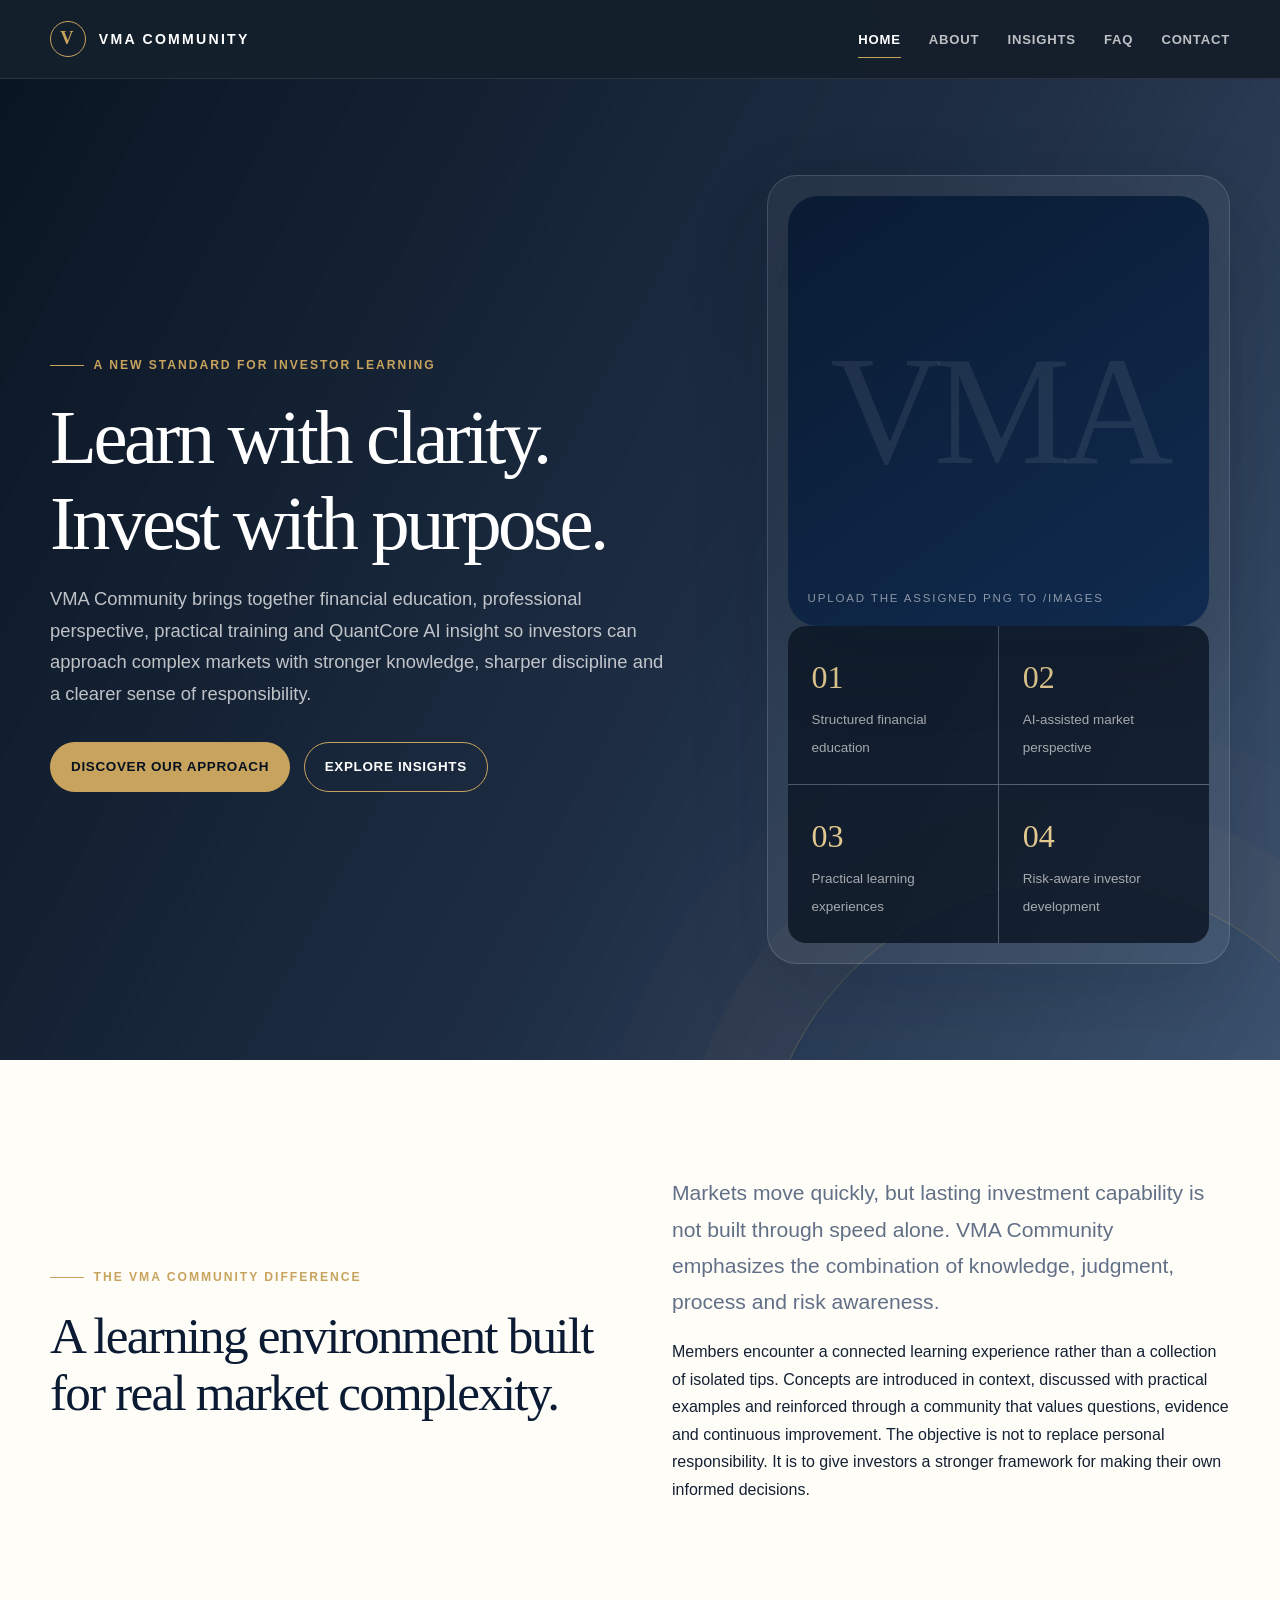
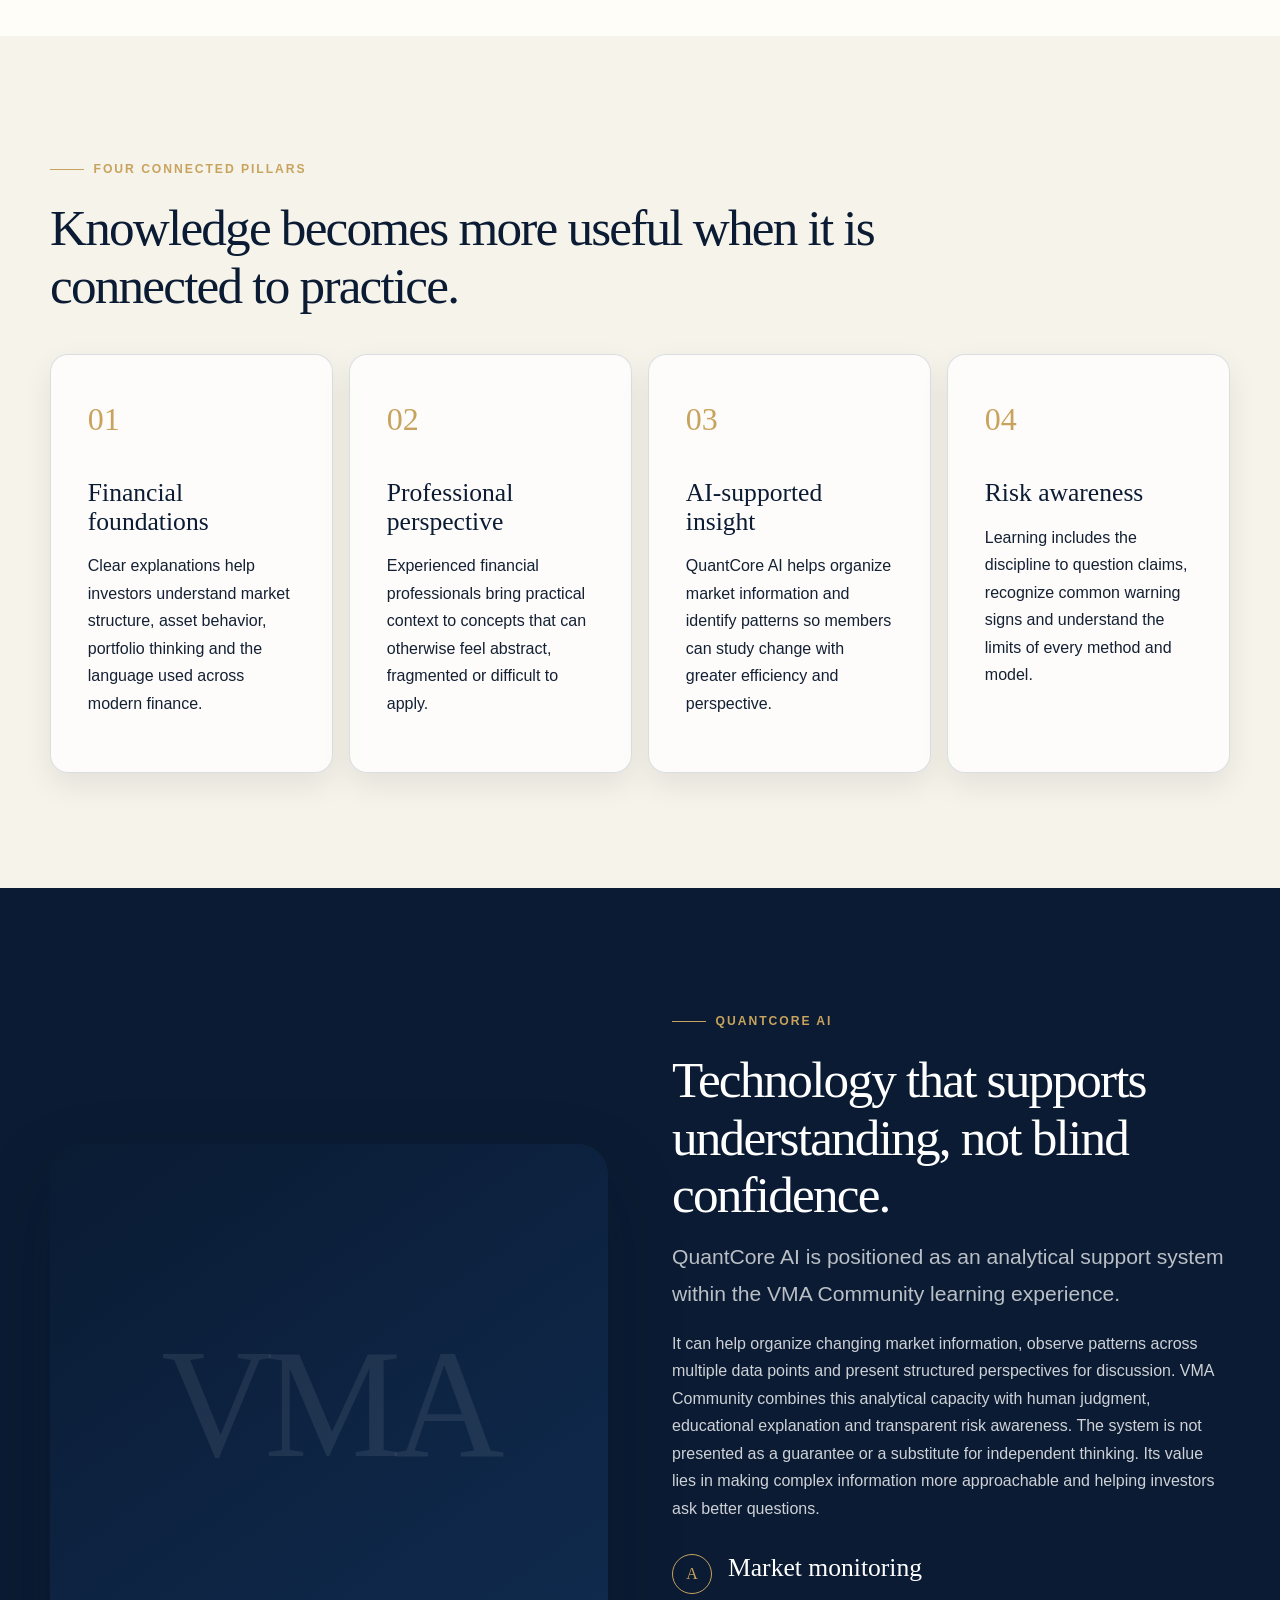
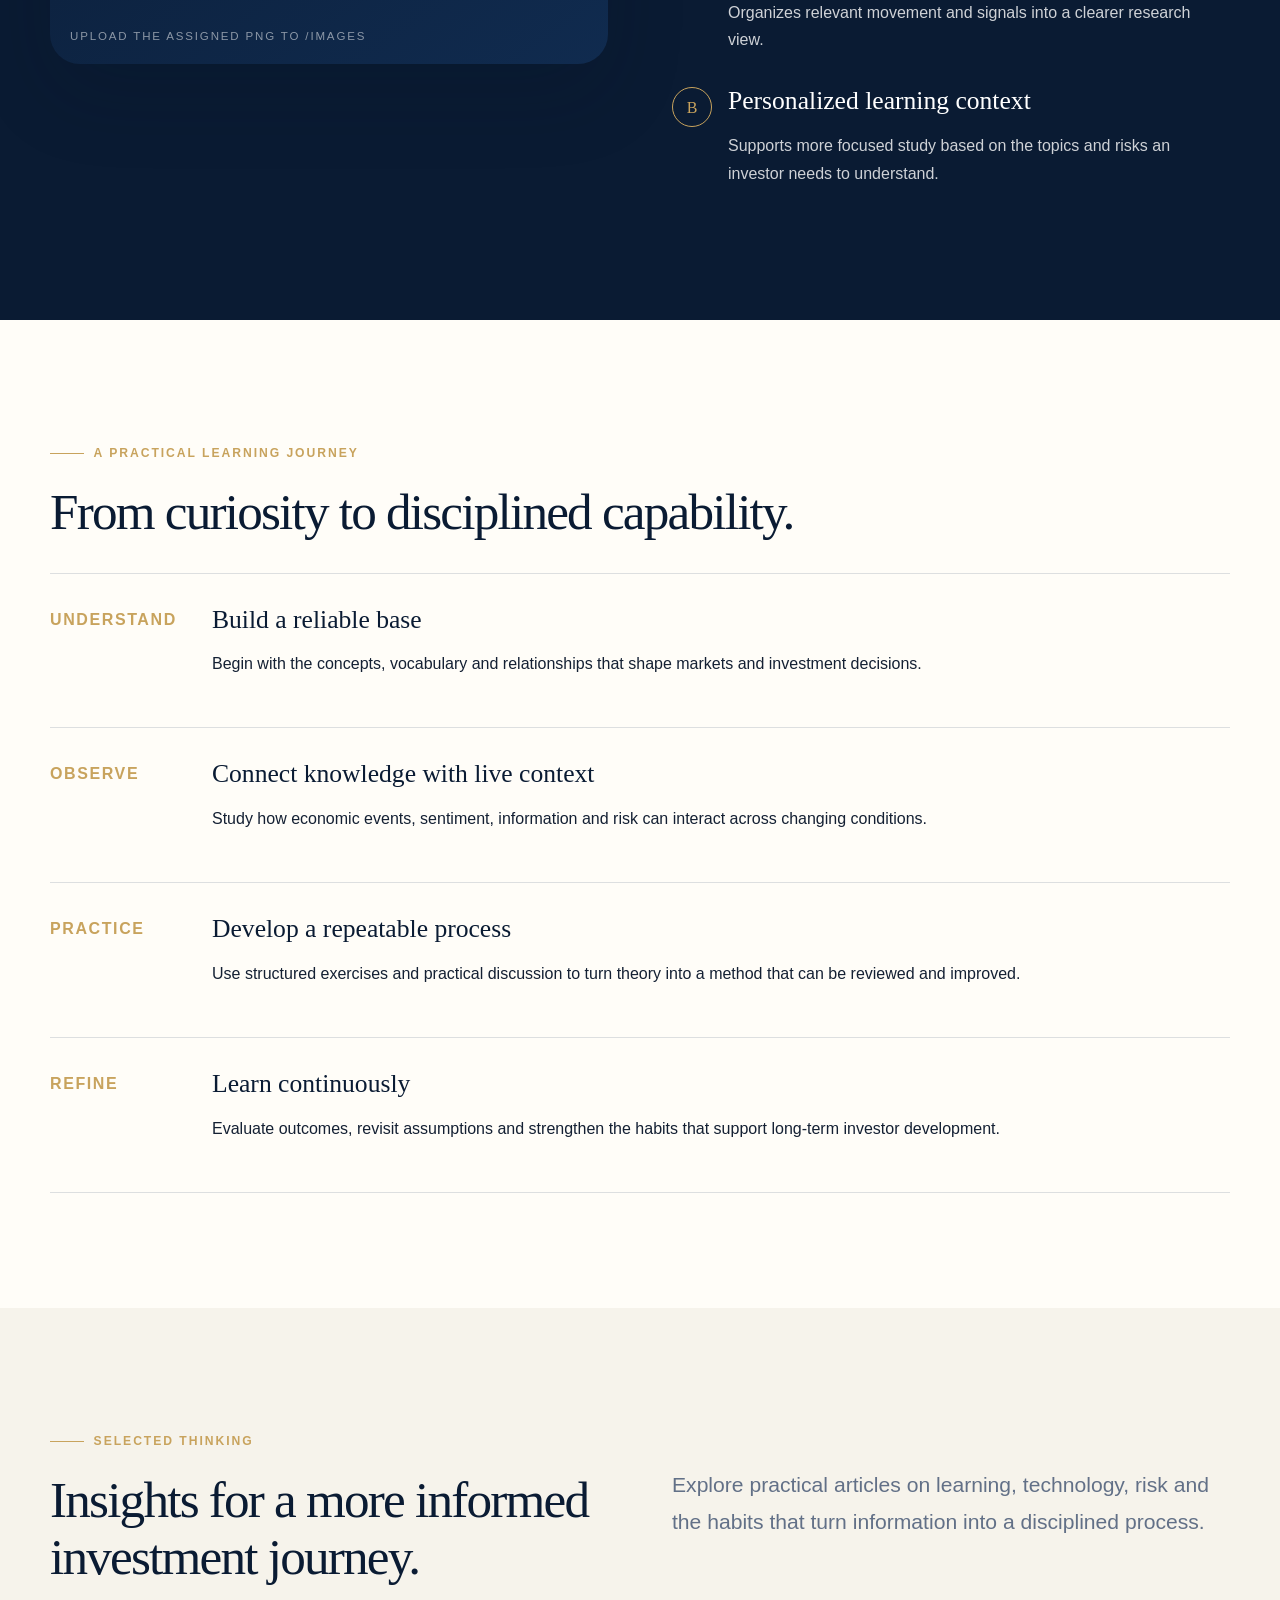
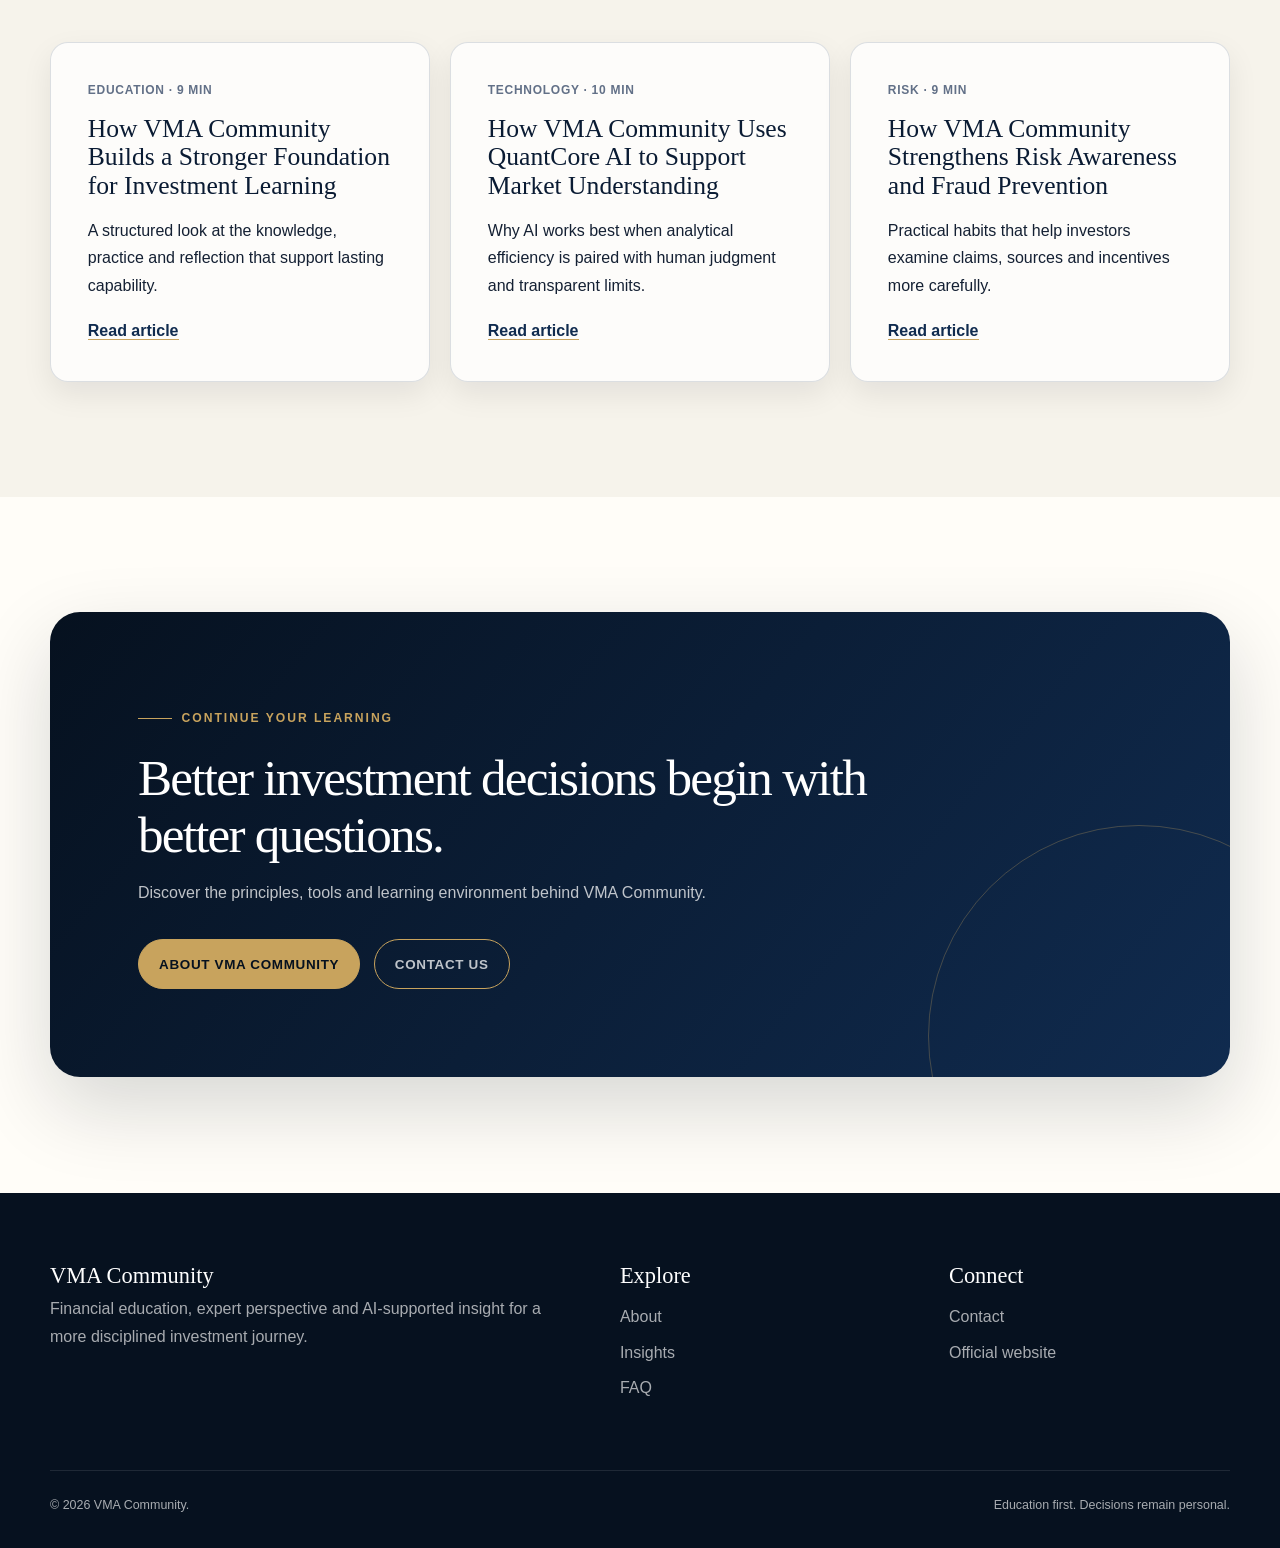
==== index.html @ 156b64b5 "Add files via upload" ====
<!doctype html>
<html lang="en">
<head>
  <meta charset="utf-8">
  <meta name="viewport" content="width=device-width, initial-scale=1">
  <title>VMA Community | Financial Education, AI Insight and Investor Growth</title>
  <meta name="description" content="VMA Community connects financial education, professional guidance, practical learning and QuantCore AI insight to help investors build disciplined, informed market skills.">
  <meta name="keywords" content="VMA Community, investment education, QuantCore AI, financial learning, investor community, market insight">
  <link rel="canonical" href="https://VMACommunityOfficial.github.io/">
  <link rel="icon" type="image/png" href="images/LOGO3.png">
  <meta property="og:type" content="website">
  <meta property="og:title" content="VMA Community | Learn With Clarity. Invest With Purpose.">
  <meta property="og:description" content="Discover a modern investment education community supported by expert perspective, practical learning and AI-assisted market insight.">
  <meta property="og:url" content="https://VMACommunityOfficial.github.io/">
  <meta property="og:image" content="https://VMACommunityOfficial.github.io/images/1.png">
  <meta name="twitter:card" content="summary_large_image">
  <meta name="twitter:title" content="VMA Community | Financial Education and AI Insight">
  <meta name="twitter:description" content="Structured financial learning, expert guidance and QuantCore AI insight for investors who want to grow with discipline.">
  <link rel="stylesheet" href="css/style.css">
  <script type="application/ld+json">
  {
    "@context": "https://schema.org",
    "@graph": [
      {"@type": "Organization", "@id": "https://VMACommunityOfficial.github.io/#organization", "name": "VMA Community", "url": "https://VMACommunityOfficial.github.io/", "email": "service@veritasmindai.com", "address": {"@type": "PostalAddress", "streetAddress": "4040 Civic Center Dr", "addressLocality": "San Rafael", "addressRegion": "CA", "postalCode": "94903", "addressCountry": "US"}},
      {"@type": "WebSite", "@id": "https://VMACommunityOfficial.github.io/#website", "url": "https://VMACommunityOfficial.github.io/", "name": "VMA Community", "publisher": {"@id": "https://VMACommunityOfficial.github.io/#organization"}}
    ]
  }
  </script>
</head>
<body>
  <a class="skip-link" href="#main">Skip to content</a>
  <header class="site-header">
    <div class="container nav-wrap">
      <a class="brand" href="index.html" aria-label="VMA Community home"><span class="brand-mark">V</span><span>VMA Community</span></a>
      <button class="nav-toggle" type="button" aria-expanded="false" aria-controls="primary-navigation" aria-label="Open navigation"><span></span><span></span><span></span></button>
      <nav aria-label="Primary navigation"><ul class="nav-links" id="primary-navigation"><li><a href="index.html">Home</a></li><li><a href="about.html">About</a></li><li><a href="insights.html">Insights</a></li><li><a href="faq.html">FAQ</a></li><li><a href="contact.html">Contact</a></li></ul></nav>
    </div>
  </header>
  <main id="main">
    <section class="hero">
      <div class="container hero-grid">
        <div class="hero-copy reveal">
          <span class="eyebrow">A new standard for investor learning</span>
          <h1>Learn with clarity. Invest with purpose.</h1>
          <p>VMA Community brings together financial education, professional perspective, practical training and QuantCore AI insight so investors can approach complex markets with stronger knowledge, sharper discipline and a clearer sense of responsibility.</p>
          <div class="button-row"><a class="btn btn-solid" href="about.html">Discover our approach</a><a class="btn" href="insights.html">Explore insights</a></div>
        </div>
        <aside class="hero-aside reveal" aria-label="VMA Community focus areas">
          <div class="image-shell wide-shell"><img src="images/1.png" alt="VMA Community financial education and market learning environment"></div>
          <div class="hero-stat-grid">
            <div class="hero-stat"><strong>01</strong><span>Structured financial education</span></div>
            <div class="hero-stat"><strong>02</strong><span>AI-assisted market perspective</span></div>
            <div class="hero-stat"><strong>03</strong><span>Practical learning experiences</span></div>
            <div class="hero-stat"><strong>04</strong><span>Risk-aware investor development</span></div>
          </div>
        </aside>
      </div>
    </section>

    <section class="section">
      <div class="container grid-2">
        <div class="reveal"><span class="eyebrow">The VMA Community difference</span><h2>A learning environment built for real market complexity.</h2></div>
        <div class="reveal"><p class="lead">Markets move quickly, but lasting investment capability is not built through speed alone. VMA Community emphasizes the combination of knowledge, judgment, process and risk awareness.</p><p>Members encounter a connected learning experience rather than a collection of isolated tips. Concepts are introduced in context, discussed with practical examples and reinforced through a community that values questions, evidence and continuous improvement. The objective is not to replace personal responsibility. It is to give investors a stronger framework for making their own informed decisions.</p></div>
      </div>
    </section>

    <section class="section section-ivory">
      <div class="container">
        <span class="eyebrow">Four connected pillars</span>
        <h2 class="display-line">Knowledge becomes more useful when it is connected to practice.</h2>
        <div class="grid-4" style="margin-top:2.5rem">
          <article class="card reveal"><span class="card-number">01</span><h3>Financial foundations</h3><p>Clear explanations help investors understand market structure, asset behavior, portfolio thinking and the language used across modern finance.</p></article>
          <article class="card reveal"><span class="card-number">02</span><h3>Professional perspective</h3><p>Experienced financial professionals bring practical context to concepts that can otherwise feel abstract, fragmented or difficult to apply.</p></article>
          <article class="card reveal"><span class="card-number">03</span><h3>AI-supported insight</h3><p>QuantCore AI helps organize market information and identify patterns so members can study change with greater efficiency and perspective.</p></article>
          <article class="card reveal"><span class="card-number">04</span><h3>Risk awareness</h3><p>Learning includes the discipline to question claims, recognize common warning signs and understand the limits of every method and model.</p></article>
        </div>
      </div>
    </section>

    <section class="section section-dark">
      <div class="container grid-2">
        <div class="image-shell portrait-shell reveal"><img src="images/2.png" alt="QuantCore AI analysis concept for VMA Community"></div>
        <div class="reveal"><span class="eyebrow">QuantCore AI</span><h2>Technology that supports understanding, not blind confidence.</h2><p class="lead">QuantCore AI is positioned as an analytical support system within the VMA Community learning experience.</p><p>It can help organize changing market information, observe patterns across multiple data points and present structured perspectives for discussion. VMA Community combines this analytical capacity with human judgment, educational explanation and transparent risk awareness. The system is not presented as a guarantee or a substitute for independent thinking. Its value lies in making complex information more approachable and helping investors ask better questions.</p><div class="feature-list"><div class="feature-item"><span class="feature-icon">A</span><div><h3>Market monitoring</h3><p>Organizes relevant movement and signals into a clearer research view.</p></div></div><div class="feature-item"><span class="feature-icon">B</span><div><h3>Personalized learning context</h3><p>Supports more focused study based on the topics and risks an investor needs to understand.</p></div></div></div></div>
      </div>
    </section>

    <section class="section">
      <div class="container">
        <span class="eyebrow">A practical learning journey</span><h2>From curiosity to disciplined capability.</h2>
        <div class="timeline">
          <div class="timeline-item reveal"><span class="label">Understand</span><div><h3>Build a reliable base</h3><p>Begin with the concepts, vocabulary and relationships that shape markets and investment decisions.</p></div></div>
          <div class="timeline-item reveal"><span class="label">Observe</span><div><h3>Connect knowledge with live context</h3><p>Study how economic events, sentiment, information and risk can interact across changing conditions.</p></div></div>
          <div class="timeline-item reveal"><span class="label">Practice</span><div><h3>Develop a repeatable process</h3><p>Use structured exercises and practical discussion to turn theory into a method that can be reviewed and improved.</p></div></div>
          <div class="timeline-item reveal"><span class="label">Refine</span><div><h3>Learn continuously</h3><p>Evaluate outcomes, revisit assumptions and strengthen the habits that support long-term investor development.</p></div></div>
        </div>
      </div>
    </section>

    <section class="section section-ivory">
      <div class="container">
        <div class="grid-2"><div><span class="eyebrow">Selected thinking</span><h2>Insights for a more informed investment journey.</h2></div><p class="lead">Explore practical articles on learning, technology, risk and the habits that turn information into a disciplined process.</p></div>
        <div class="grid-3" style="margin-top:2.5rem">
          <article class="card reveal"><span class="meta">Education · 9 min</span><h3>How VMA Community Builds a Stronger Foundation for Investment Learning</h3><p>A structured look at the knowledge, practice and reflection that support lasting capability.</p><a class="text-link" href="insight-1.html">Read article</a></article>
          <article class="card reveal"><span class="meta">Technology · 10 min</span><h3>How VMA Community Uses QuantCore AI to Support Market Understanding</h3><p>Why AI works best when analytical efficiency is paired with human judgment and transparent limits.</p><a class="text-link" href="insight-2.html">Read article</a></article>
          <article class="card reveal"><span class="meta">Risk · 9 min</span><h3>How VMA Community Strengthens Risk Awareness and Fraud Prevention</h3><p>Practical habits that help investors examine claims, sources and incentives more carefully.</p><a class="text-link" href="insight-3.html">Read article</a></article>
        </div>
      </div>
    </section>

    <section class="section">
      <div class="container cta-band reveal"><span class="eyebrow">Continue your learning</span><h2>Better investment decisions begin with better questions.</h2><p>Discover the principles, tools and learning environment behind VMA Community.</p><div class="button-row"><a class="btn btn-solid" href="about.html">About VMA Community</a><a class="btn" href="contact.html">Contact us</a></div></div>
    </section>
  </main>
  <footer class="site-footer"><div class="container"><div class="footer-grid"><div><div class="footer-title">VMA Community</div><p>Financial education, expert perspective and AI-supported insight for a more disciplined investment journey.</p></div><div><div class="footer-title">Explore</div><ul class="footer-links"><li><a href="about.html">About</a></li><li><a href="insights.html">Insights</a></li><li><a href="faq.html">FAQ</a></li></ul></div><div><div class="footer-title">Connect</div><ul class="footer-links"><li><a href="contact.html">Contact</a></li><li><a href="https://www.veritasmindai.com" target="_blank" rel="noopener">Official website</a></li></ul></div></div><div class="footer-bottom"><span>© <span data-year>2026</span> VMA Community.</span><span>Education first. Decisions remain personal.</span></div></div></footer>
  <script src="js/main.js"></script>
</body>
</html>
---- css/style.css ----
:root {
  --navy: #0a1b33;
  --navy-2: #102b4f;
  --midnight: #06111f;
  --gold: #c8a35d;
  --gold-light: #e1c88f;
  --ivory: #f6f3eb;
  --paper: #fffdf8;
  --mist: #e9eef4;
  --slate: #627087;
  --ink: #142033;
  --line: rgba(16, 43, 79, 0.14);
  --white: #ffffff;
  --shadow-sm: 0 12px 30px rgba(6, 17, 31, 0.08);
  --shadow-lg: 0 30px 80px rgba(6, 17, 31, 0.16);
  --radius-sm: 10px;
  --radius-md: 18px;
  --radius-lg: 30px;
  --container: 1180px;
  --serif: Georgia, "Times New Roman", serif;
  --sans: Inter, ui-sans-serif, -apple-system, BlinkMacSystemFont, "Segoe UI", sans-serif;
}

* { box-sizing: border-box; }
html { scroll-behavior: smooth; }
body {
  margin: 0;
  color: var(--ink);
  background: var(--paper);
  font-family: var(--sans);
  font-size: 16px;
  line-height: 1.72;
  -webkit-font-smoothing: antialiased;
}
body::before {
  content: "";
  position: fixed;
  inset: 0;
  pointer-events: none;
  z-index: -1;
  background: radial-gradient(circle at 85% 10%, rgba(200,163,93,.11), transparent 32%), radial-gradient(circle at 8% 42%, rgba(16,43,79,.08), transparent 30%);
}
img { display: block; max-width: 100%; }
a { color: inherit; text-decoration: none; }
p { margin: 0 0 1.1rem; }
h1, h2, h3, h4 { margin: 0 0 1rem; line-height: 1.12; color: var(--navy); font-family: var(--serif); font-weight: 500; }
h1 { font-size: clamp(2.75rem, 6vw, 5.8rem); letter-spacing: -.045em; }
h2 { font-size: clamp(2.05rem, 4vw, 3.75rem); letter-spacing: -.035em; }
h3 { font-size: clamp(1.3rem, 2vw, 1.75rem); }
ul, ol { margin: 0 0 1.25rem; padding-left: 1.25rem; }
:focus-visible { outline: 3px solid var(--gold); outline-offset: 4px; }
.skip-link { position: fixed; left: 1rem; top: -5rem; z-index: 100; background: var(--gold); color: var(--midnight); padding: .75rem 1rem; border-radius: 0 0 8px 8px; font-weight: 700; }
.skip-link:focus { top: 0; }
.container { width: min(calc(100% - 40px), var(--container)); margin-inline: auto; }
.narrow { width: min(calc(100% - 40px), 820px); margin-inline: auto; }
.section { padding: clamp(4.5rem, 9vw, 8.5rem) 0; }
.section-sm { padding: clamp(3rem, 6vw, 5rem) 0; }
.section-dark { color: rgba(255,255,255,.8); background: var(--navy); }
.section-dark h2, .section-dark h3 { color: var(--white); }
.section-ivory { background: var(--ivory); }
.eyebrow { display: inline-flex; align-items: center; gap: .6rem; margin-bottom: 1.2rem; color: var(--gold); font-size: .76rem; font-weight: 800; letter-spacing: .16em; text-transform: uppercase; }
.eyebrow::before { content: ""; width: 34px; height: 1px; background: currentColor; }
.lead { max-width: 720px; color: var(--slate); font-size: clamp(1.08rem, 1.7vw, 1.32rem); }
.section-dark .lead { color: rgba(255,255,255,.72); }
.display-line { max-width: 850px; }
.button-row { display: flex; flex-wrap: wrap; gap: .85rem; margin-top: 2rem; }
.btn { display: inline-flex; align-items: center; justify-content: center; min-height: 50px; padding: .8rem 1.25rem; border: 1px solid var(--gold); border-radius: 999px; font-size: .84rem; font-weight: 800; letter-spacing: .05em; text-transform: uppercase; transition: transform .2s, background .2s, color .2s; }
.btn:hover { transform: translateY(-2px); background: var(--gold); color: var(--midnight); }
.btn-solid { background: var(--gold); color: var(--midnight); }
.btn-solid:hover { background: var(--gold-light); }
.text-link { color: var(--navy-2); font-weight: 800; border-bottom: 1px solid var(--gold); }
.section-dark .text-link { color: var(--gold-light); }

.site-header { position: sticky; top: 0; z-index: 50; color: var(--white); background: rgba(6,17,31,.94); border-bottom: 1px solid rgba(255,255,255,.09); backdrop-filter: blur(14px); }
.nav-wrap { min-height: 78px; display: flex; align-items: center; justify-content: space-between; gap: 2rem; }
.brand { display: flex; align-items: center; gap: .8rem; font-size: .88rem; font-weight: 800; letter-spacing: .16em; text-transform: uppercase; }
.brand-mark { display: grid; place-items: center; width: 36px; height: 36px; border: 1px solid var(--gold); border-radius: 50%; color: var(--gold); font-family: var(--serif); font-size: 1.15rem; }
.nav-links { display: flex; align-items: center; gap: clamp(1rem, 2.2vw, 2rem); list-style: none; padding: 0; margin: 0; }
.nav-links a { position: relative; color: rgba(255,255,255,.72); font-size: .82rem; font-weight: 700; letter-spacing: .06em; text-transform: uppercase; }
.nav-links a:hover, .nav-links a.active { color: var(--white); }
.nav-links a.active::after { content: ""; position: absolute; left: 0; right: 0; bottom: -.7rem; height: 1px; background: var(--gold); }
.nav-toggle { display: none; width: 46px; height: 46px; border: 1px solid rgba(255,255,255,.2); border-radius: 50%; color: var(--white); background: transparent; cursor: pointer; }
.nav-toggle span { display: block; width: 19px; height: 1px; margin: 5px auto; background: currentColor; transition: transform .2s; }

.hero { position: relative; min-height: 760px; overflow: hidden; color: var(--white); background: linear-gradient(118deg, rgba(6,17,31,.98) 0%, rgba(10,27,51,.92) 55%, rgba(16,43,79,.82) 100%); }
.hero::after { content: ""; position: absolute; inset: auto -8% -45% auto; width: 620px; height: 620px; border: 1px solid rgba(200,163,93,.3); border-radius: 50%; box-shadow: 0 0 0 80px rgba(200,163,93,.03), 0 0 0 160px rgba(200,163,93,.02); }
.hero-grid { min-height: 680px; padding: 6rem 0; display: grid; grid-template-columns: 1.15fr .85fr; align-items: center; gap: clamp(3rem, 7vw, 7rem); }
.hero h1 { color: var(--white); }
.hero-copy { position: relative; z-index: 2; }
.hero-copy p { max-width: 660px; color: rgba(255,255,255,.73); font-size: 1.15rem; }
.hero-aside { position: relative; z-index: 2; padding: 1.25rem; border: 1px solid rgba(255,255,255,.14); border-radius: var(--radius-lg); background: rgba(255,255,255,.055); box-shadow: var(--shadow-lg); }
.hero-stat-grid { display: grid; grid-template-columns: repeat(2, 1fr); gap: 1px; overflow: hidden; border-radius: var(--radius-md); background: rgba(255,255,255,.12); }
.hero-stat { min-height: 150px; padding: 1.5rem; background: rgba(6,17,31,.82); }
.hero-stat strong { display: block; color: var(--gold-light); font-family: var(--serif); font-size: 2rem; font-weight: 500; }
.hero-stat span { color: rgba(255,255,255,.62); font-size: .84rem; }
.page-hero { padding: clamp(5rem, 10vw, 9rem) 0 clamp(4rem, 7vw, 6.5rem); color: var(--white); background: linear-gradient(125deg, var(--midnight), var(--navy-2)); }
.page-hero h1 { max-width: 1000px; color: var(--white); font-size: clamp(2.7rem, 5.5vw, 5.1rem); }
.page-hero .lead { color: rgba(255,255,255,.72); }

.grid-2 { display: grid; grid-template-columns: repeat(2, minmax(0,1fr)); gap: clamp(2rem, 5vw, 5rem); align-items: center; }
.grid-3 { display: grid; grid-template-columns: repeat(3, minmax(0,1fr)); gap: 1.25rem; }
.grid-4 { display: grid; grid-template-columns: repeat(4, minmax(0,1fr)); gap: 1rem; }
.card { padding: clamp(1.5rem, 3vw, 2.3rem); border: 1px solid var(--line); border-radius: var(--radius-md); background: rgba(255,255,255,.72); box-shadow: var(--shadow-sm); }
.card-number { display: block; margin-bottom: 2rem; color: var(--gold); font-family: var(--serif); font-size: 2rem; }
.metric { padding: 1.6rem 0; border-top: 1px solid var(--line); }
.metric strong { display: block; font-family: var(--serif); color: var(--navy); font-size: 2.4rem; font-weight: 500; }
.feature-list { display: grid; gap: 1rem; margin-top: 2rem; }
.feature-item { display: grid; grid-template-columns: 40px 1fr; gap: 1rem; align-items: start; }
.feature-icon { display: grid; place-items: center; width: 40px; height: 40px; border: 1px solid var(--gold); border-radius: 50%; color: var(--gold); font-family: var(--serif); }

.image-shell { position: relative; min-height: 360px; overflow: hidden; border-radius: var(--radius-lg); background: linear-gradient(145deg, var(--navy), var(--navy-2)); box-shadow: var(--shadow-lg); }
.image-shell::before { content: "VMA"; position: absolute; inset: 0; display: grid; place-items: center; color: rgba(255,255,255,.08); font-family: var(--serif); font-size: clamp(5rem, 12vw, 10rem); letter-spacing: -.05em; }
.image-shell::after { content: "Image space"; position: absolute; left: 1.25rem; bottom: 1.1rem; z-index: 0; color: rgba(255,255,255,.52); font-size: .72rem; letter-spacing: .16em; text-transform: uppercase; }
.image-shell img { position: relative; z-index: 1; width: 100%; height: 100%; min-height: inherit; object-fit: cover; }
.image-shell.contain img { object-fit: contain; }
.image-shell.img-error img { display: none; }
.image-shell.img-error::after { content: "Upload the assigned PNG to /images"; }
.portrait-shell { min-height: 520px; }
.wide-shell { min-height: 430px; }

.timeline { display: grid; gap: 0; margin-top: 2rem; border-top: 1px solid var(--line); }
.timeline-item { display: grid; grid-template-columns: 130px 1fr; gap: 2rem; padding: 2rem 0; border-bottom: 1px solid var(--line); }
.timeline-item .label { color: var(--gold); font-weight: 800; letter-spacing: .1em; text-transform: uppercase; }

.insight-grid { display: grid; grid-template-columns: repeat(12, 1fr); gap: 1.25rem; }
.insight-card { grid-column: span 4; overflow: hidden; border: 1px solid var(--line); border-radius: var(--radius-md); background: var(--white); box-shadow: var(--shadow-sm); }
.insight-card.featured { grid-column: span 8; }
.insight-card .image-shell { min-height: 240px; border-radius: 0; box-shadow: none; }
.insight-content { padding: 1.6rem; }
.meta { display: flex; flex-wrap: wrap; gap: .65rem 1rem; margin-bottom: .9rem; color: var(--slate); font-size: .75rem; font-weight: 700; letter-spacing: .06em; text-transform: uppercase; }
.article-header { padding: clamp(4.5rem, 9vw, 8rem) 0 3.5rem; background: var(--ivory); border-bottom: 1px solid var(--line); }
.article-header h1 { max-width: 1040px; font-size: clamp(2.5rem, 5vw, 4.8rem); }
.article-layout { display: grid; grid-template-columns: minmax(0, 1fr) 260px; gap: clamp(3rem, 7vw, 7rem); align-items: start; }
.article-body { color: #273346; font-family: var(--serif); font-size: 1.09rem; line-height: 1.86; }
.article-body h2 { margin-top: 3.6rem; font-size: clamp(1.8rem, 3vw, 2.65rem); }
.article-body h3 { margin-top: 2.4rem; }
.article-body p:first-of-type::first-letter { float: left; margin: .12rem .45rem 0 0; color: var(--gold); font-size: 4rem; line-height: .8; }
.article-aside { position: sticky; top: 110px; padding: 1.4rem; border-left: 1px solid var(--gold); color: var(--slate); font-size: .88rem; }
.related { margin-top: 4rem; padding-top: 2rem; border-top: 1px solid var(--line); }

.faq-list { display: grid; gap: 0; counter-reset: faq; }
.faq-item { counter-increment: faq; display: grid; grid-template-columns: 90px 1fr; gap: 1.5rem; padding: 2.4rem 0; border-top: 1px solid var(--line); }
.faq-item::before { content: counter(faq, decimal-leading-zero); color: var(--gold); font-family: var(--serif); font-size: 2rem; }
.faq-question { margin-bottom: .85rem; font-size: clamp(1.28rem, 2vw, 1.7rem); }
.faq-answer { color: var(--slate); }

.contact-grid { display: grid; grid-template-columns: .9fr 1.1fr; gap: 1.25rem; }
.contact-card { min-height: 230px; padding: 2rem; border: 1px solid var(--line); border-radius: var(--radius-md); background: var(--white); }
.contact-card a { color: var(--navy); overflow-wrap: anywhere; }
.contact-card a:hover { color: #8c6c30; }
.notice { padding: 1.25rem 1.4rem; border-left: 3px solid var(--gold); background: var(--ivory); color: var(--slate); }

.cta-band { position: relative; overflow: hidden; padding: clamp(3rem, 7vw, 5.5rem); border-radius: var(--radius-lg); color: rgba(255,255,255,.74); background: linear-gradient(130deg, var(--midnight), var(--navy-2)); box-shadow: var(--shadow-lg); }
.cta-band h2 { max-width: 780px; color: var(--white); }
.cta-band::after { content: ""; position: absolute; right: -120px; bottom: -170px; width: 420px; height: 420px; border: 1px solid rgba(200,163,93,.3); border-radius: 50%; }

.site-footer { padding: 4rem 0 2rem; color: rgba(255,255,255,.65); background: var(--midnight); }
.footer-grid { display: grid; grid-template-columns: 1.3fr .7fr .7fr; gap: 3rem; }
.footer-title { color: var(--white); font-family: var(--serif); font-size: 1.4rem; }
.footer-links { list-style: none; padding: 0; }
.footer-links li { margin: .5rem 0; }
.footer-links a:hover { color: var(--gold-light); }
.footer-bottom { display: flex; justify-content: space-between; gap: 1rem; margin-top: 3rem; padding-top: 1.5rem; border-top: 1px solid rgba(255,255,255,.1); font-size: .78rem; }

.reveal { opacity: 0; transform: translateY(22px); transition: opacity .65s ease, transform .65s ease; }
.reveal.is-visible { opacity: 1; transform: none; }

@media (max-width: 980px) {
  .hero-grid, .grid-2, .contact-grid { grid-template-columns: 1fr; }
  .grid-3 { grid-template-columns: repeat(2, 1fr); }
  .grid-4 { grid-template-columns: repeat(2, 1fr); }
  .hero { min-height: auto; }
  .hero-grid { min-height: auto; }
  .hero-aside { max-width: 650px; }
  .article-layout { grid-template-columns: 1fr; }
  .article-aside { position: static; }
  .footer-grid { grid-template-columns: 1fr 1fr; }
  .footer-grid > :first-child { grid-column: 1 / -1; }
  .insight-card, .insight-card.featured { grid-column: span 6; }
}

@media (max-width: 760px) {
  .container, .narrow { width: min(calc(100% - 28px), var(--container)); }
  .nav-toggle { display: block; }
  .nav-links { position: fixed; inset: 78px 0 auto; display: none; padding: 1.5rem; background: var(--midnight); border-top: 1px solid rgba(255,255,255,.1); flex-direction: column; align-items: stretch; }
  .nav-links.open { display: flex; }
  .nav-links a { display: block; padding: .8rem 0; }
  .nav-links a.active::after { bottom: .35rem; right: auto; width: 32px; }
  .grid-3, .grid-4 { grid-template-columns: 1fr; }
  .hero-grid { padding: 4.5rem 0; }
  .hero-stat { min-height: 120px; padding: 1.1rem; }
  .insight-card, .insight-card.featured { grid-column: 1 / -1; }
  .faq-item { grid-template-columns: 1fr; gap: .4rem; }
  .timeline-item { grid-template-columns: 1fr; gap: .5rem; }
  .footer-grid { grid-template-columns: 1fr; }
  .footer-grid > :first-child { grid-column: auto; }
  .footer-bottom { flex-direction: column; }
  .article-body { font-size: 1.02rem; }
}

@media (prefers-reduced-motion: reduce) {
  *, *::before, *::after { scroll-behavior: auto !important; transition-duration: .01ms !important; animation-duration: .01ms !important; animation-iteration-count: 1 !important; }
  .reveal { opacity: 1; transform: none; }
}
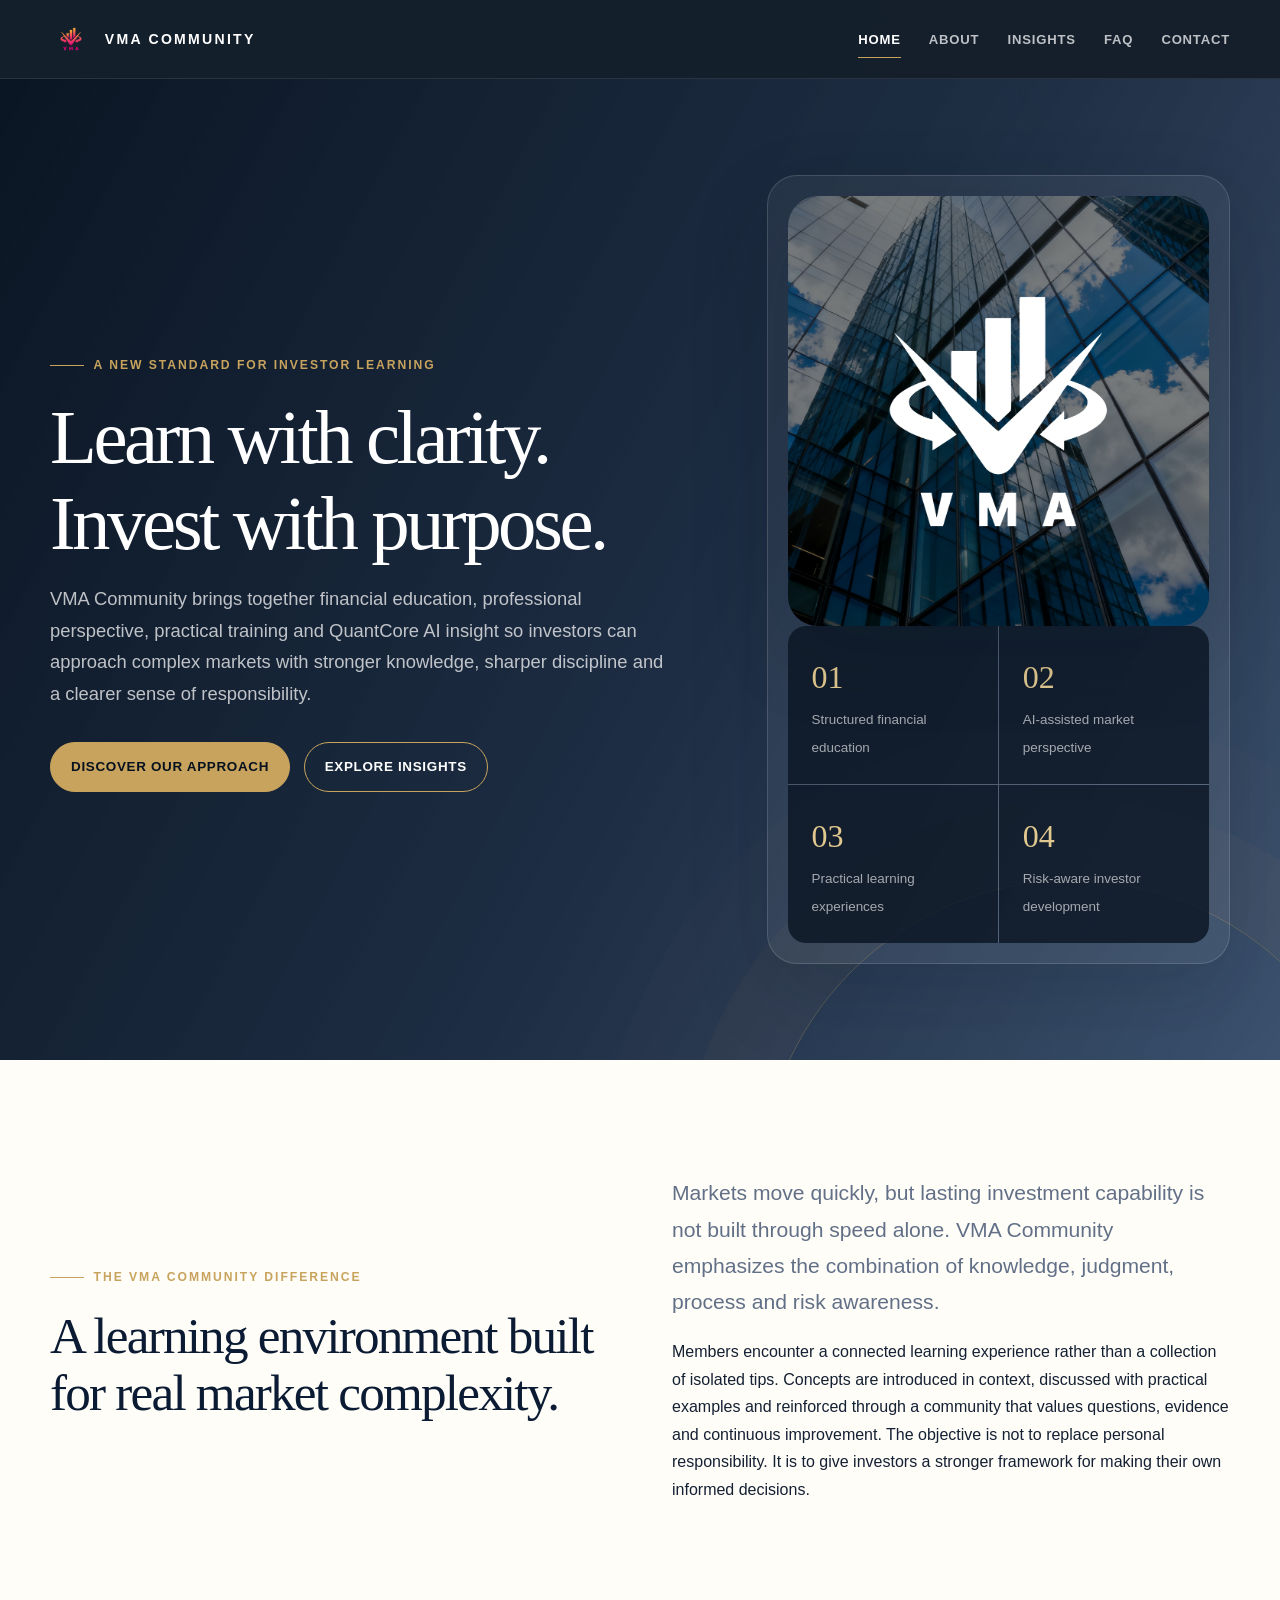
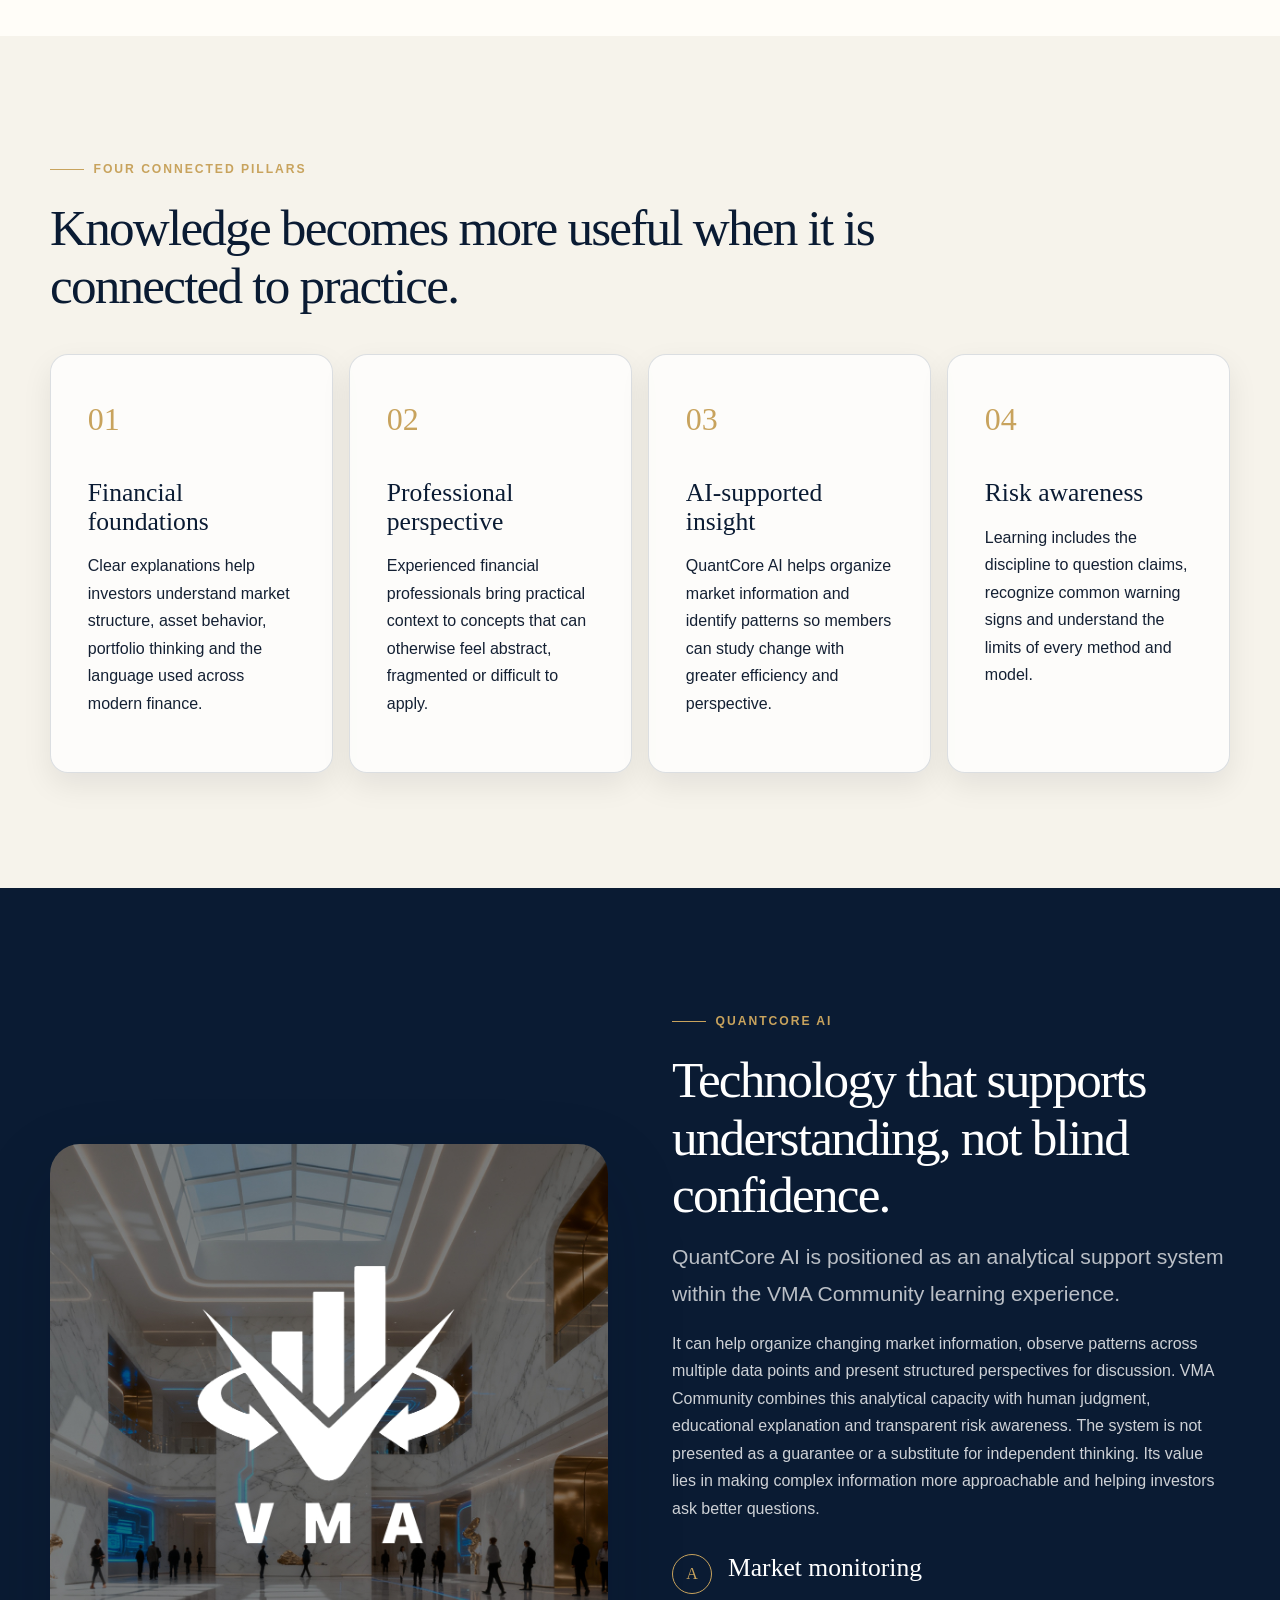
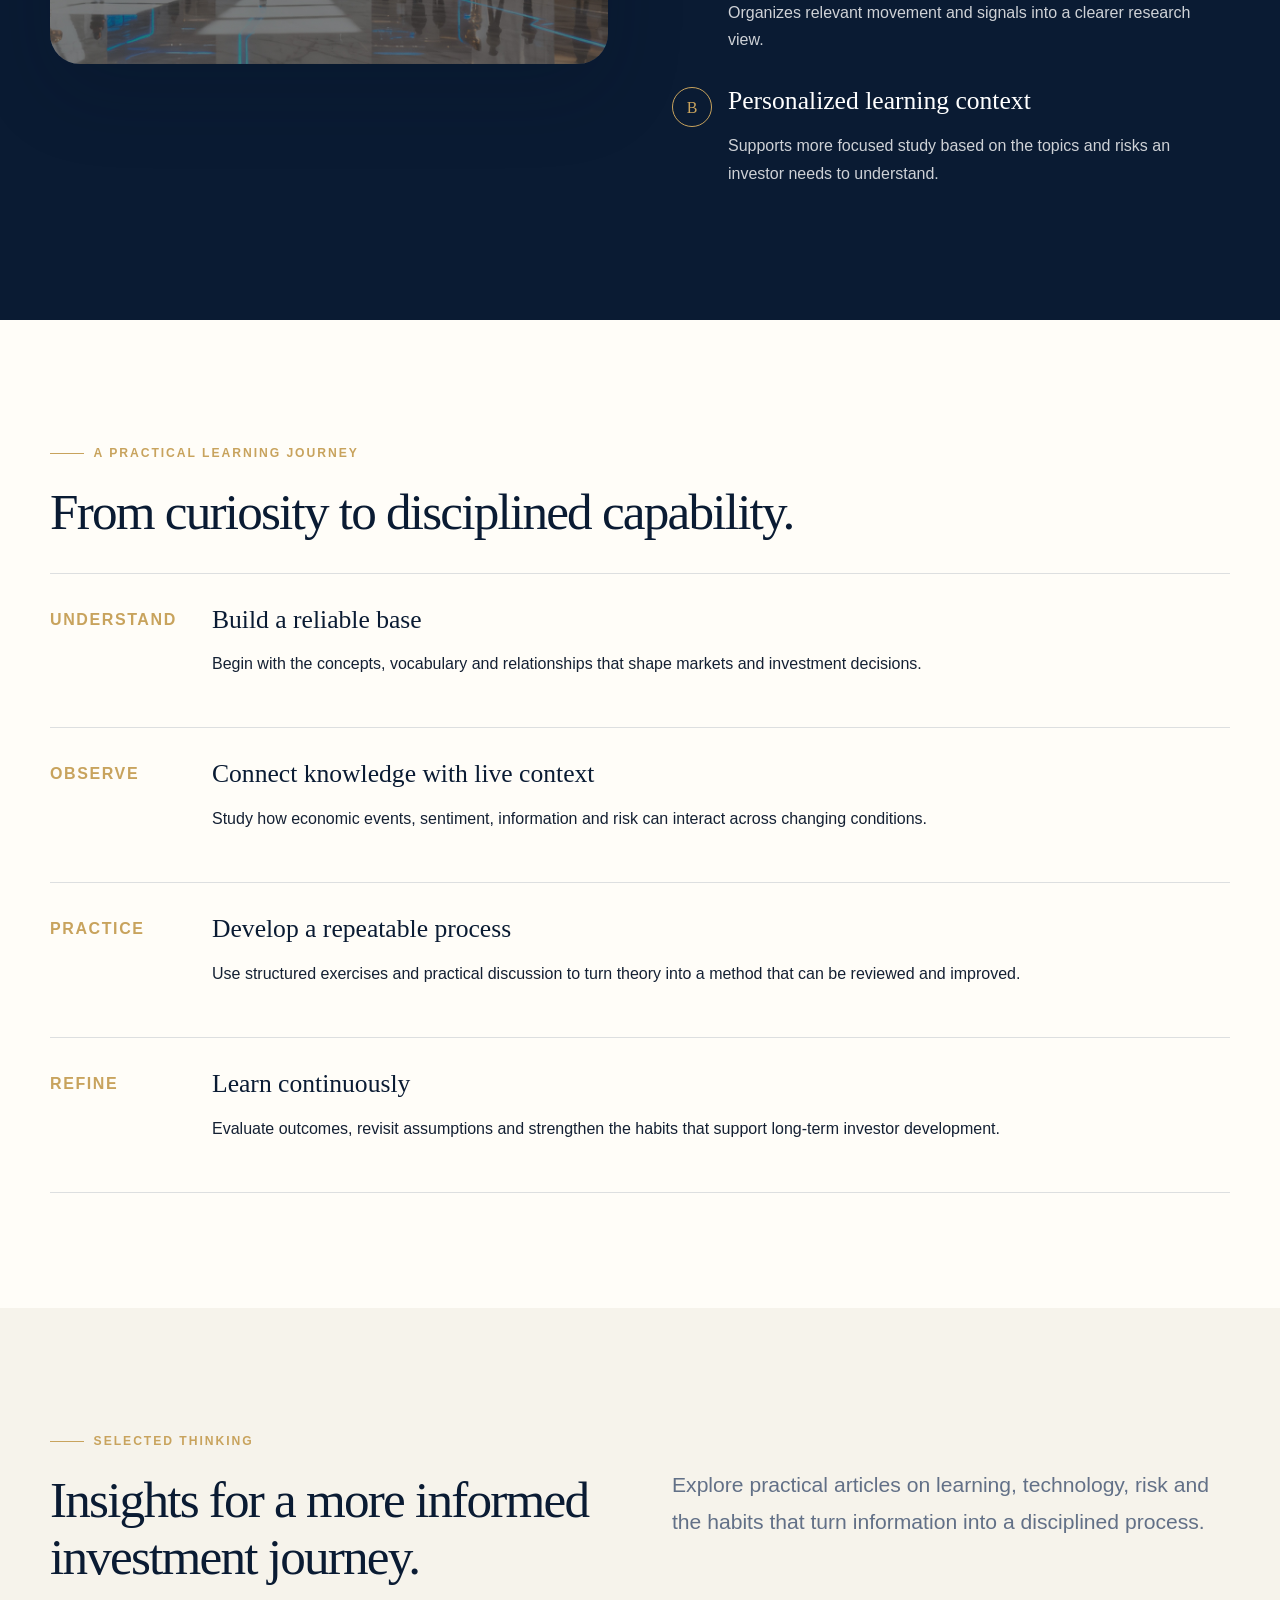
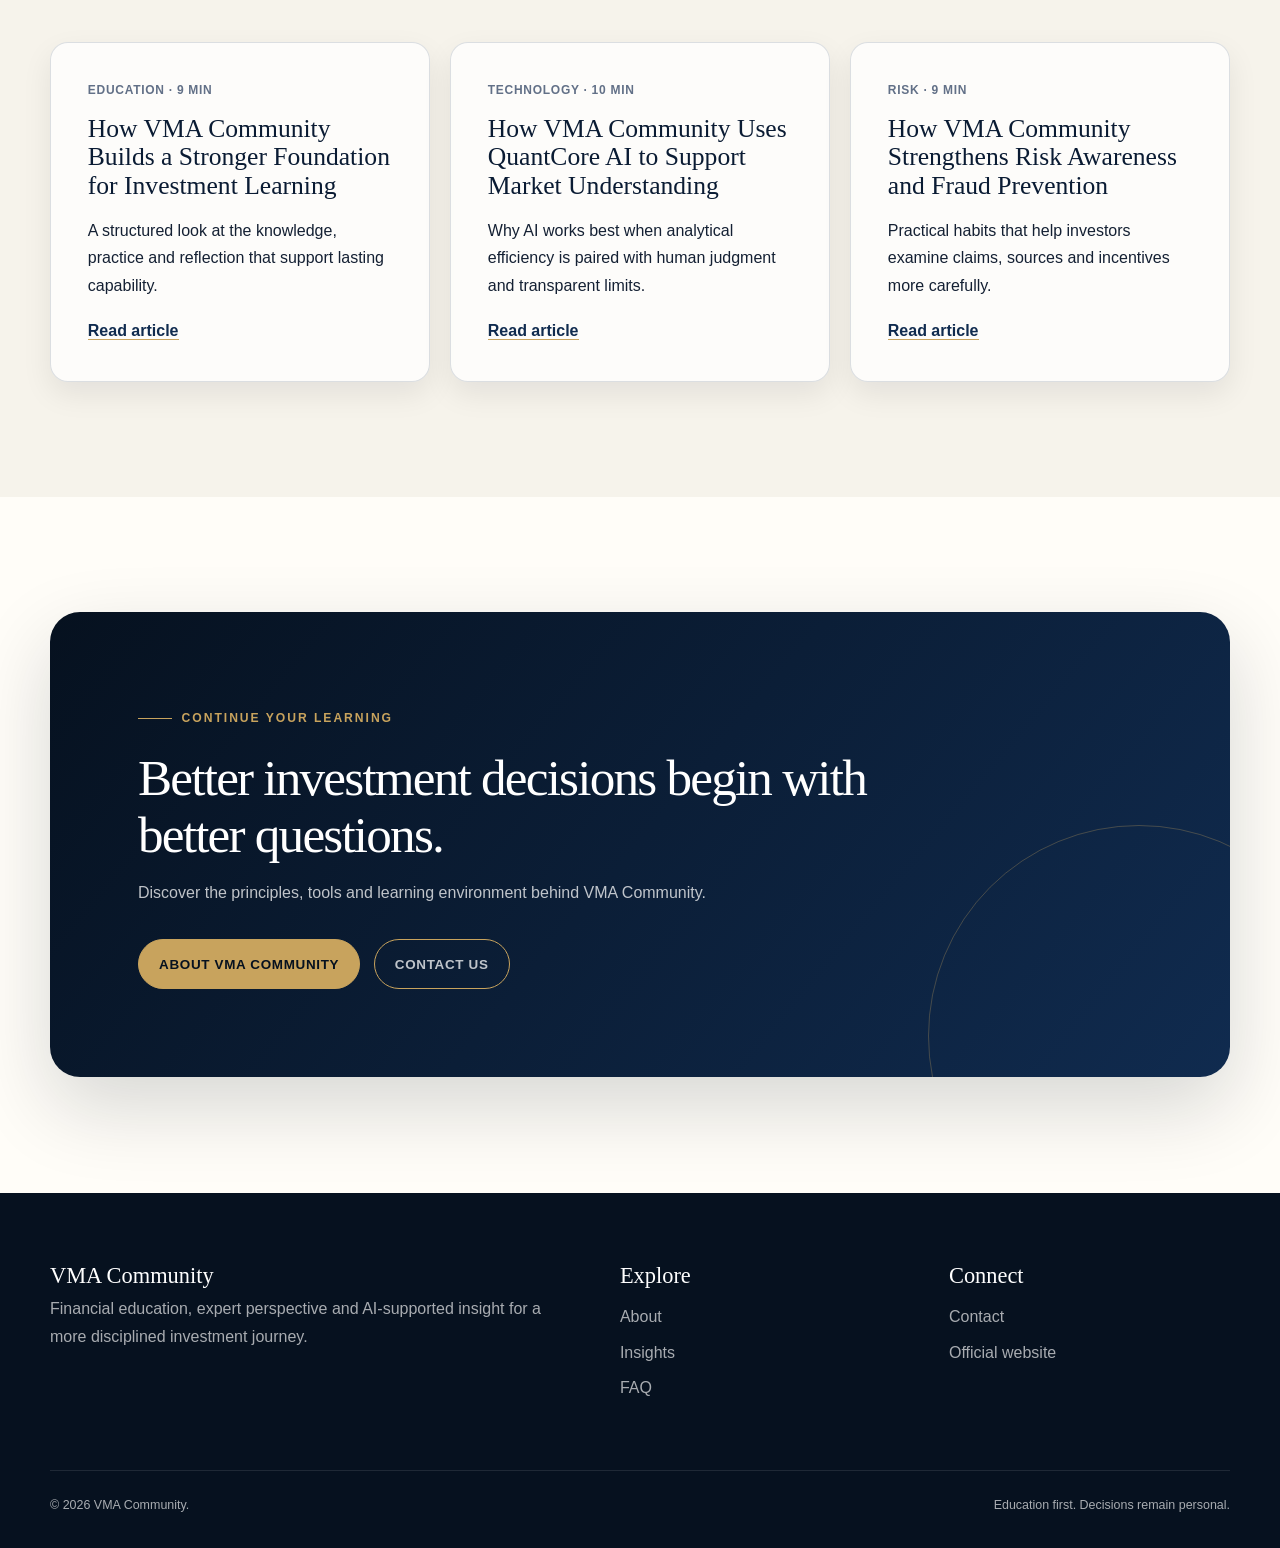
==== commit 740dcba5: "Add files via upload" ====
--- a/index.html
+++ b/index.html
@@ -31,7 +31,7 @@
   <a class="skip-link" href="#main">Skip to content</a>
   <header class="site-header">
     <div class="container nav-wrap">
-      <a class="brand" href="index.html" aria-label="VMA Community home"><span class="brand-mark">V</span><span>VMA Community</span></a>
+      <a class="brand" href="index.html" aria-label="VMA Community home"><img class="brand-logo" src="images/LOGO3.png" alt=""><span>VMA Community</span></a>
       <button class="nav-toggle" type="button" aria-expanded="false" aria-controls="primary-navigation" aria-label="Open navigation"><span></span><span></span><span></span></button>
       <nav aria-label="Primary navigation"><ul class="nav-links" id="primary-navigation"><li><a href="index.html">Home</a></li><li><a href="about.html">About</a></li><li><a href="insights.html">Insights</a></li><li><a href="faq.html">FAQ</a></li><li><a href="contact.html">Contact</a></li></ul></nav>
     </div>
--- a/css/style.css
+++ b/css/style.css
@@ -74,7 +74,7 @@
 .site-header { position: sticky; top: 0; z-index: 50; color: var(--white); background: rgba(6,17,31,.94); border-bottom: 1px solid rgba(255,255,255,.09); backdrop-filter: blur(14px); }
 .nav-wrap { min-height: 78px; display: flex; align-items: center; justify-content: space-between; gap: 2rem; }
 .brand { display: flex; align-items: center; gap: .8rem; font-size: .88rem; font-weight: 800; letter-spacing: .16em; text-transform: uppercase; }
-.brand-mark { display: grid; place-items: center; width: 36px; height: 36px; border: 1px solid var(--gold); border-radius: 50%; color: var(--gold); font-family: var(--serif); font-size: 1.15rem; }
+.brand-logo { display: block; width: 42px; height: 42px; object-fit: contain; flex: 0 0 42px; }
 .nav-links { display: flex; align-items: center; gap: clamp(1rem, 2.2vw, 2rem); list-style: none; padding: 0; margin: 0; }
 .nav-links a { position: relative; color: rgba(255,255,255,.72); font-size: .82rem; font-weight: 700; letter-spacing: .06em; text-transform: uppercase; }
 .nav-links a:hover, .nav-links a.active { color: var(--white); }
